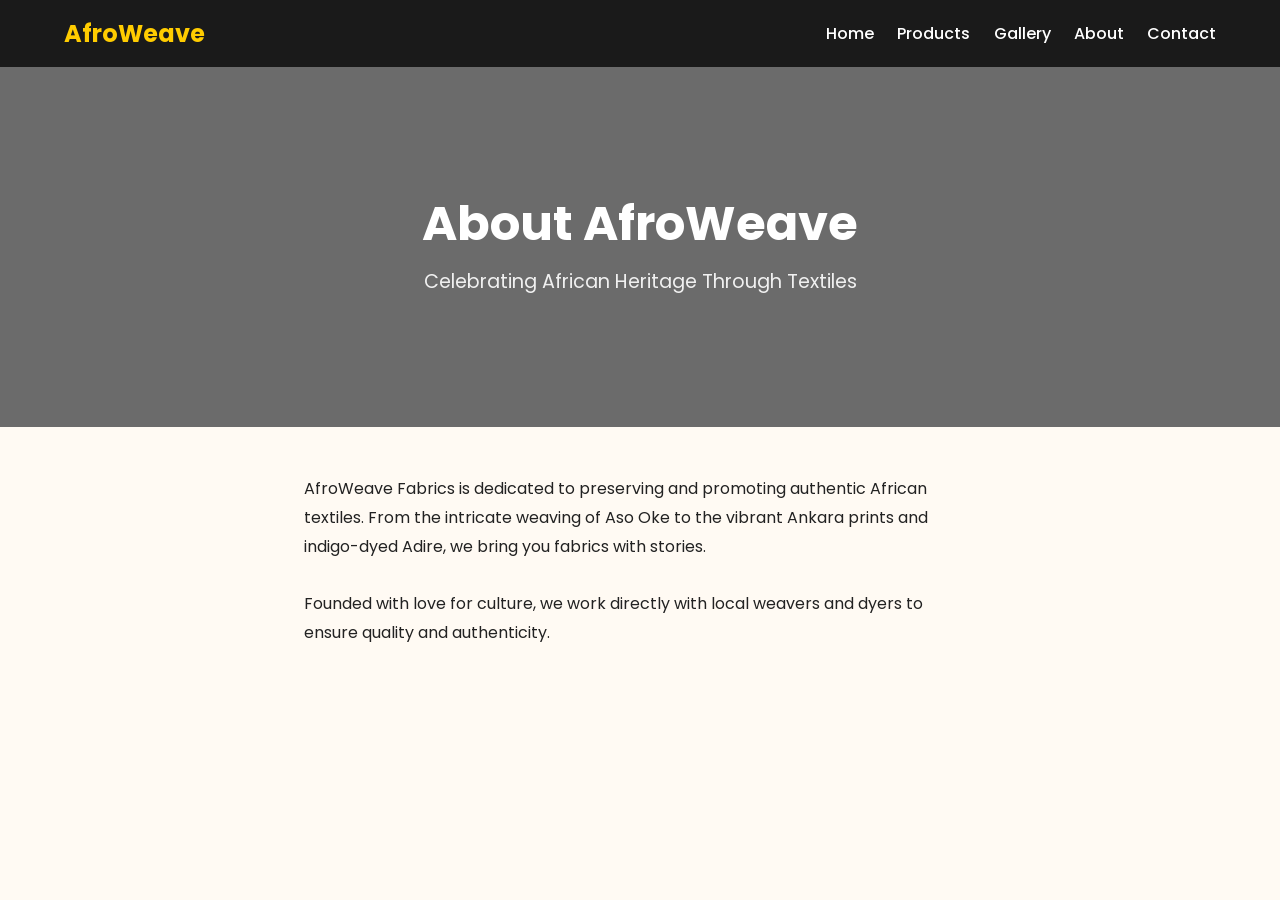
==== about.html @ 3bf05b6f "Add products, gallery, about, contact pages" ====
<!DOCTYPE html>
<html lang="en">
<head>
    <meta charset="UTF-8">
    <meta name="viewport" content="width=device-width, initial-scale=1.0">
    <title>About - AfroWeave</title>
    <link href="https://fonts.googleapis.com/css2?family=Poppins:wght@300;400;500;600;700&display=swap" rel="stylesheet">
    <link rel="stylesheet" href="css/style.css?v=3">
</head>
<body>
    <header>
        <div class="logo">AfroWeave</div>
        <nav>
            <a href="index.html">Home</a>
            <a href="products.html">Products</a>
            <a href="gallery.html">Gallery</a>
            <a href="about.html">About</a>
            <a href="contact.html">Contact</a>
        </nav>
    </header>
    <section class="hero" style="min-height:40vh;">
        <h1>About AfroWeave</h1>
        <p>Celebrating African Heritage Through Textiles</p>
    </section>
    <section style="padding:3rem 5%; max-width:800px; margin:auto; line-height:1.8;">
        <p>AfroWeave Fabrics is dedicated to preserving and promoting authentic African textiles. From the intricate weaving of Aso Oke to the vibrant Ankara prints and indigo-dyed Adire, we bring you fabrics with stories.</p>
        <br>
        <p>Founded with love for culture, we work directly with local weavers and dyers to ensure quality and authenticity.</p>
    </section>
</body>
</html>
---- css/style.css ----
* {
  margin: 0;
  padding: 0;
  box-sizing: border-box;
  font-family: 'Poppins', sans-serif;
}

body {
  background: #fffaf3;
  color: #222;
}

header {
  background: #1a1a1a;
  color: white;
  padding: 1rem 5%;
  display: flex;
  justify-content: space-between;
  align-items: center;
}

.logo {
  font-weight: 700;
  font-size: 1.5rem;
  color: #ffcc00;
}

nav a {
  color: white;
  text-decoration: none;
  margin-left: 1.2rem;
  font-weight: 500;
}
nav a:hover {
  color: #ffcc00;
}

.hero {
  min-height: 80vh;
  background: #6b6b6b;
  color: white;
  display: flex;
  flex-direction: column;
  justify-content: center;
  align-items: center;
  text-align: center;
  padding: 2rem;
  gap: 1rem;
}

.hero h1 {
  font-size: 3rem;
  line-height: 1.1;
  max-width: 600px;
}

.hero p {
  font-size: 1.2rem;
  max-width: 600px;
  opacity: 0.9;
}

.btn {
  background: #ffcc00;
  color: #000;
  padding: 0.9rem 1.6rem;
  border-radius: 8px;
  text-decoration: none;
  font-weight: 700;
  margin-top: 1rem;
  display: inline-block;
}

.cards {
  display: grid;
  grid-template-columns: repeat(auto-fit, minmax(250px, 1fr));
  gap: 1.5rem;
  padding: 3rem 5%;
}

.card {
  background: white;
  padding: 2rem;
  border-radius: 16px;
  box-shadow: 0 4px 20px rgba(0,0,0,0.08);
  text-align: center;
}
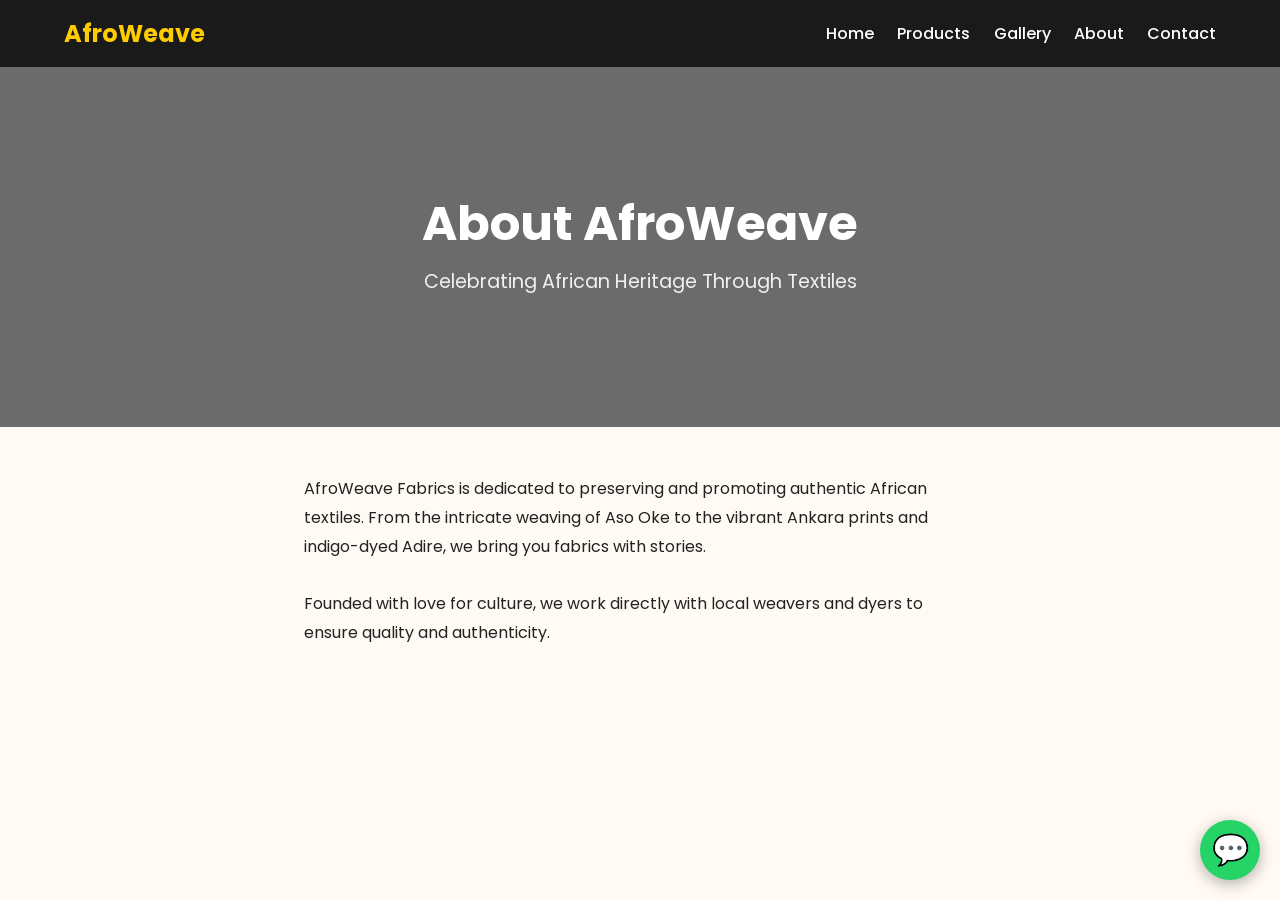
==== commit 94738d98: "Add WhatsApp float button" ====
--- a/about.html
+++ b/about.html
@@ -26,6 +26,7 @@
         <p>AfroWeave Fabrics is dedicated to preserving and promoting authentic African textiles. From the intricate weaving of Aso Oke to the vibrant Ankara prints and indigo-dyed Adire, we bring you fabrics with stories.</p>
         <br>
         <p>Founded with love for culture, we work directly with local weavers and dyers to ensure quality and authenticity.</p>
-    </section>
+    </section><a class="whatsapp-float" href="https://wa.me/2348185998597?text=Hello%20AfroWeave%20Fabrics!%20I%20love%20your%20fabrics%20%E2%9C%A8" target="_blank">💬</a>
+
 </body>
 </html>
--- a/css/style.css
+++ b/css/style.css
@@ -84,4 +84,34 @@
   border-radius: 16px;
   box-shadow: 0 4px 20px rgba(0,0,0,0.08);
   text-align: center;
+}
+/* Product images */
+.card img {
+  width: 100%;
+  height: 220px;
+  object-fit: cover;
+  border-radius: 12px;
+  margin-bottom: 1rem;
+}
+
+/* Floating WhatsApp button */
+.whatsapp-float {
+  position: fixed;
+  bottom: 20px;
+  right: 20px;
+  background: #25D366;
+  color: white;
+  width: 60px;
+  height: 60px;
+  border-radius: 50%;
+  display: flex;
+  align-items: center;
+  justify-content: center;
+  font-size: 30px;
+  text-decoration: none;
+  box-shadow: 0 4px 15px rgba(0,0,0,0.3);
+  z-index: 9999;
+}
+.whatsapp-float:hover {
+  background: #128C7E;
 }
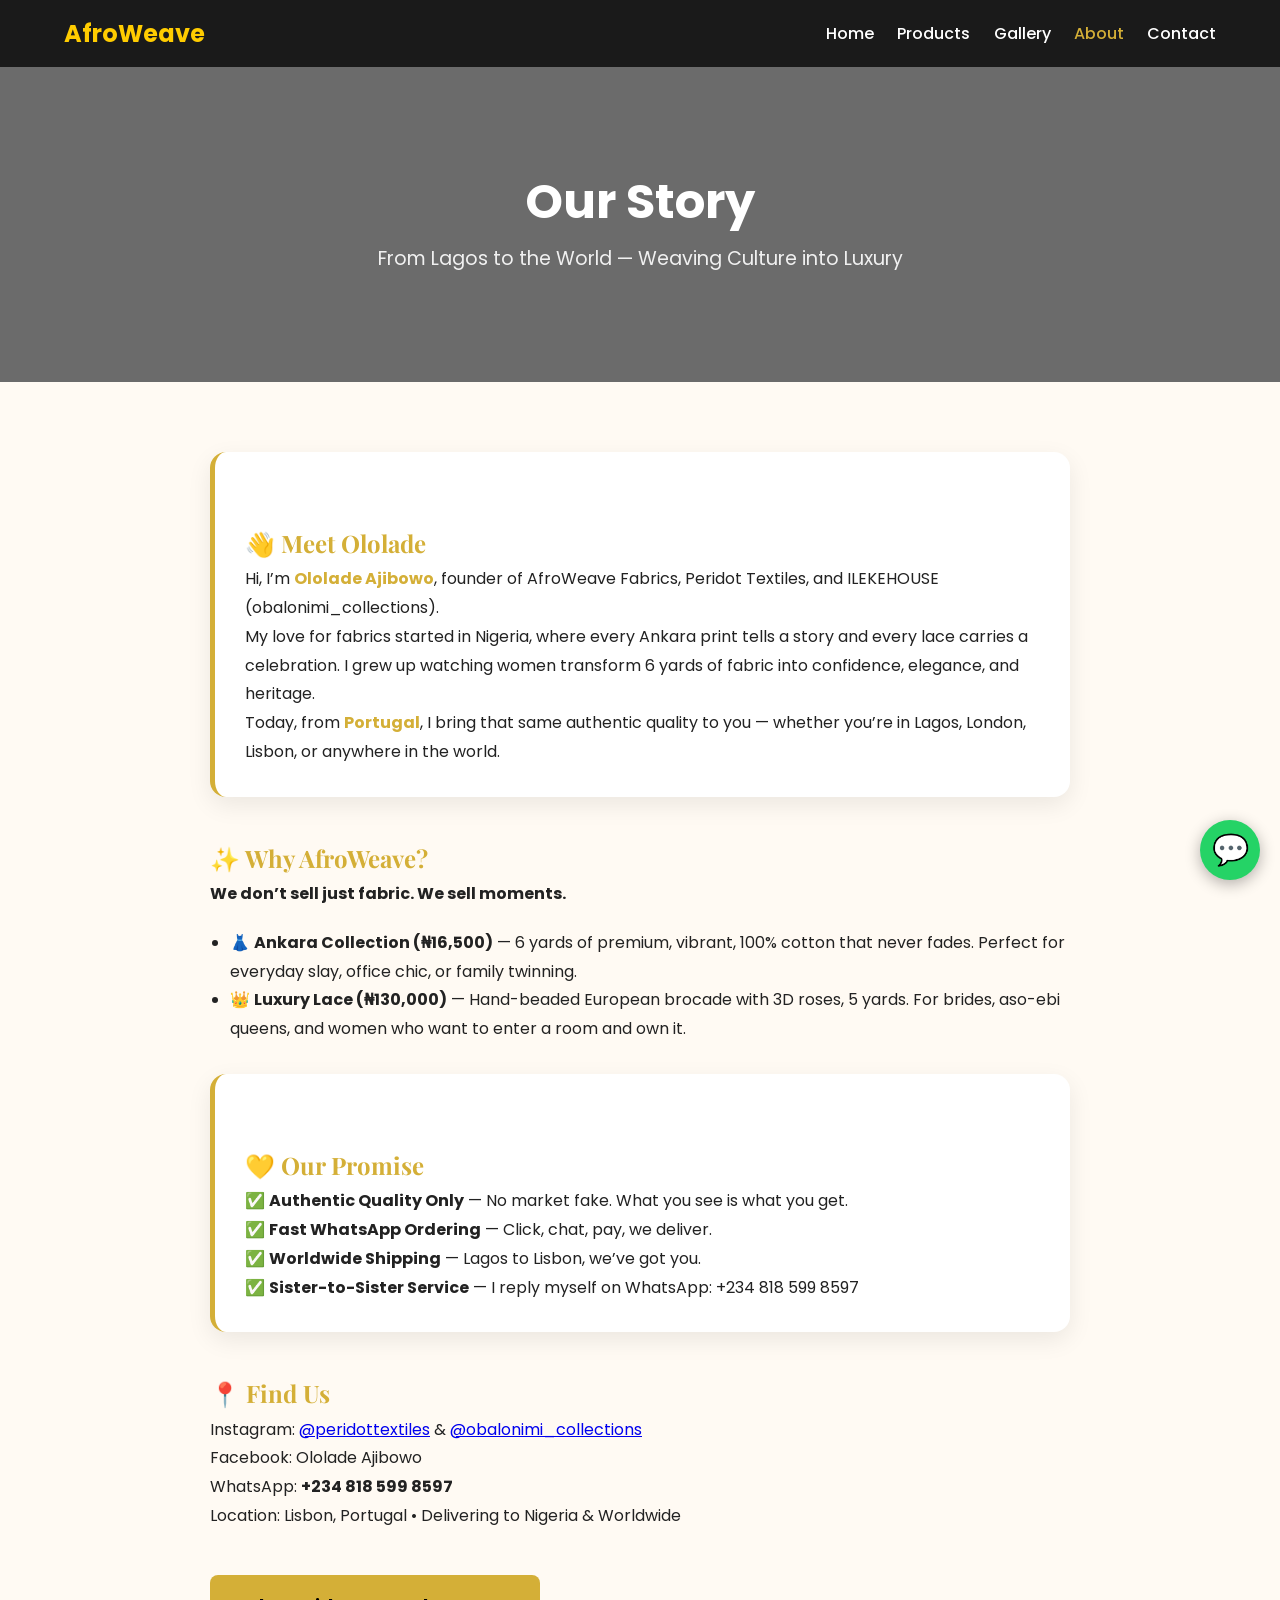
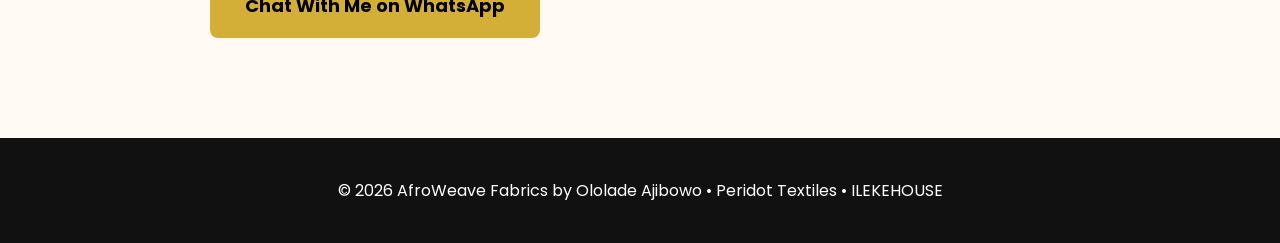
==== commit a5967453: "Add luxury about story" ====
--- a/about.html
+++ b/about.html
@@ -1,32 +1,76 @@
 <!DOCTYPE html>
 <html lang="en">
 <head>
-    <meta charset="UTF-8">
-    <meta name="viewport" content="width=device-width, initial-scale=1.0">
-    <title>About - AfroWeave</title>
-    <link href="https://fonts.googleapis.com/css2?family=Poppins:wght@300;400;500;600;700&display=swap" rel="stylesheet">
-    <link rel="stylesheet" href="css/style.css?v=3">
+<meta charset="UTF-8">
+<meta name="viewport" content="width=device-width, initial-scale=1.0">
+<title>About - AfroWeave Fabrics</title>
+<link href="https://fonts.googleapis.com/css2?family=Poppins:wght@300;400;500;600;700&family=Playfair+Display:wght@600;700&display=swap" rel="stylesheet">
+<link rel="stylesheet" href="css/style.css?v=60">
+<style>
+.about-wrap{max-width:900px;margin:0 auto;padding:40px 20px;line-height:1.8;}
+.about-wrap h1{font-family:'Playfair Display',serif;font-size:42px;margin-bottom:10px;}
+.about-wrap h2{color:#d4af37;margin-top:40px;font-family:'Playfair Display',serif;}
+.story-card{background:#fff;padding:30px;border-radius:16px;box-shadow:0 8px 24px rgba(0,0,0,0.08);margin:30px 0;border-left:5px solid #d4af37;}
+.highlight{color:#d4af37;font-weight:700;}
+</style>
 </head>
 <body>
-    <header>
-        <div class="logo">AfroWeave</div>
-        <nav>
-            <a href="index.html">Home</a>
-            <a href="products.html">Products</a>
-            <a href="gallery.html">Gallery</a>
-            <a href="about.html">About</a>
-            <a href="contact.html">Contact</a>
-        </nav>
-    </header>
-    <section class="hero" style="min-height:40vh;">
-        <h1>About AfroWeave</h1>
-        <p>Celebrating African Heritage Through Textiles</p>
-    </section>
-    <section style="padding:3rem 5%; max-width:800px; margin:auto; line-height:1.8;">
-        <p>AfroWeave Fabrics is dedicated to preserving and promoting authentic African textiles. From the intricate weaving of Aso Oke to the vibrant Ankara prints and indigo-dyed Adire, we bring you fabrics with stories.</p>
-        <br>
-        <p>Founded with love for culture, we work directly with local weavers and dyers to ensure quality and authenticity.</p>
-    </section><a class="whatsapp-float" href="https://wa.me/2348185998597?text=Hello%20AfroWeave%20Fabrics!%20I%20love%20your%20fabrics%20%E2%9C%A8" target="_blank">💬</a>
+<header>
+<div class="logo">AfroWeave</div>
+<nav>
+<a href="index.html">Home</a>
+<a href="products.html">Products</a>
+<a href="gallery.html">Gallery</a>
+<a href="about.html" style="color:#d4af37;">About</a>
+<a href="contact.html">Contact</a>
+</nav>
+</header>
+
+<section class="hero" style="min-height:35vh;">
+<h1>Our Story</h1>
+<p>From Lagos to the World — Weaving Culture into Luxury</p>
+</section>
+
+<div class="about-wrap">
+
+<div class="story-card">
+<h2>👋 Meet Ololade</h2>
+<p>Hi, I’m <span class="highlight">Ololade Ajibowo</span>, founder of AfroWeave Fabrics, Peridot Textiles, and ILEKEHOUSE (obalonimi_collections).</p>
+<p>My love for fabrics started in Nigeria, where every Ankara print tells a story and every lace carries a celebration. I grew up watching women transform 6 yards of fabric into confidence, elegance, and heritage.</p>
+<p>Today, from <span class="highlight">Portugal</span>, I bring that same authentic quality to you — whether you’re in Lagos, London, Lisbon, or anywhere in the world.</p>
+</div>
+
+<h2>✨ Why AfroWeave?</h2>
+<p><strong>We don’t sell just fabric. We sell moments.</strong></p>
+<ul style="margin:20px 0;padding-left:20px;">
+<li>👗 <strong>Ankara Collection (₦16,500)</strong> — 6 yards of premium, vibrant, 100% cotton that never fades. Perfect for everyday slay, office chic, or family twinning.</li>
+<li>👑 <strong>Luxury Lace (₦130,000)</strong> — Hand-beaded European brocade with 3D roses, 5 yards. For brides, aso-ebi queens, and women who want to enter a room and own it.</li>
+</ul>
+
+<div class="story-card">
+<h2>💛 Our Promise</h2>
+<p>✅ <strong>Authentic Quality Only</strong> — No market fake. What you see is what you get.<br>
+✅ <strong>Fast WhatsApp Ordering</strong> — Click, chat, pay, we deliver.<br>
+✅ <strong>Worldwide Shipping</strong> — Lagos to Lisbon, we’ve got you.<br>
+✅ <strong>Sister-to-Sister Service</strong> — I reply myself on WhatsApp: +234 818 599 8597</p>
+</div>
+
+<h2>📍 Find Us</h2>
+<p>Instagram: <a href="https://instagram.com/peridottextiles" target="_blank">@peridottextiles</a> & <a href="https://instagram.com/obalonimi_collections" target="_blank">@obalonimi_collections</a><br>
+Facebook: Ololade Ajibowo<br>
+WhatsApp: <strong>+234 818 599 8597</strong><br>
+Location: Lisbon, Portugal • Delivering to Nigeria & Worldwide</p>
+
+<br>
+<a class="btn" style="background:#d4af37;color:#000;font-size:18px;padding:15px 35px;" href="https://wa.me/2348185998597?text=Hi%20Ololade!%20I%20read%20your%20story%20on%20AfroWeave%20and%20I%20love%20it!">Chat With Me on WhatsApp</a>
+
+</div>
+
+<a class="whatsapp-float" href="https://wa.me/2348185998597?text=Hello%20AfroWeave!%20I%20read%20your%20story" target="_blank">💬</a>
+
+<footer style="text-align:center;padding:40px;background:#111;color:#fff;margin-top:60px;">
+<p>© 2026 AfroWeave Fabrics by Ololade Ajibowo • Peridot Textiles • ILEKEHOUSE</p>
+</footer>
 
 </body>
 </html>
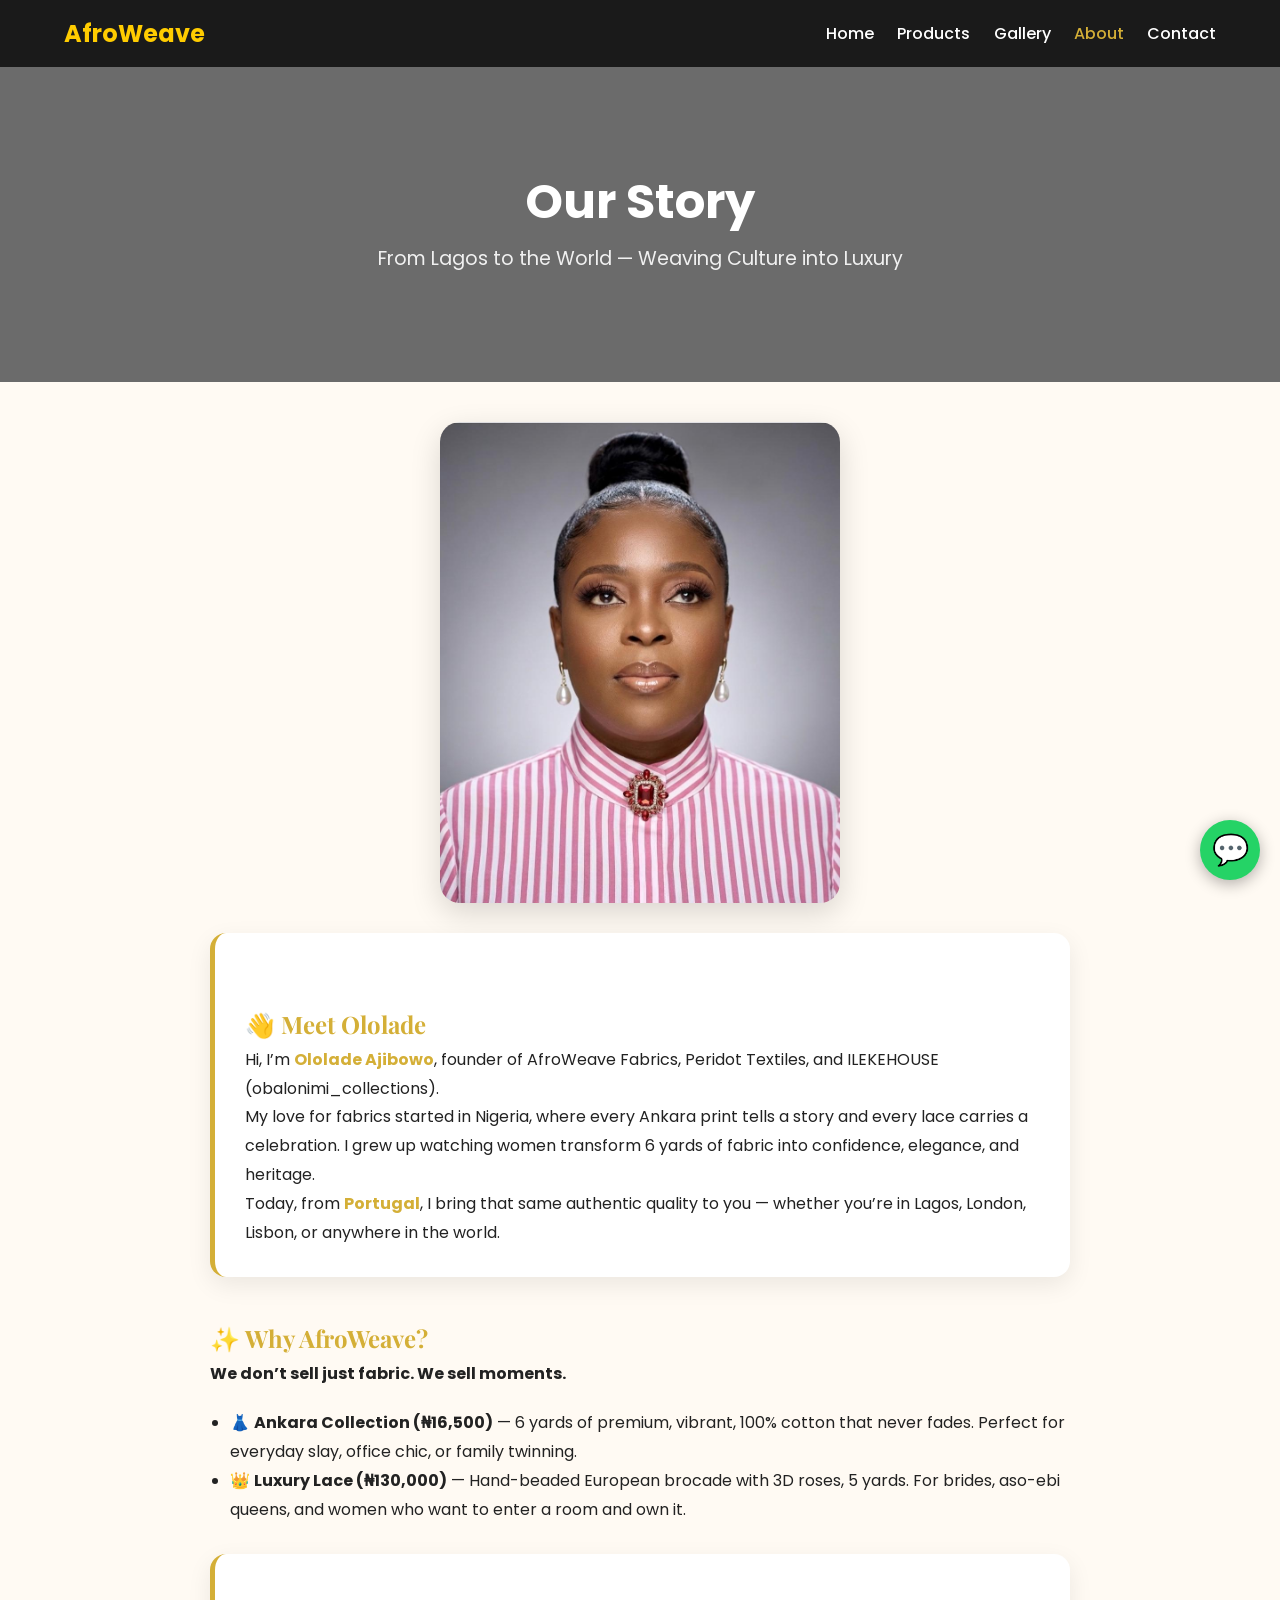
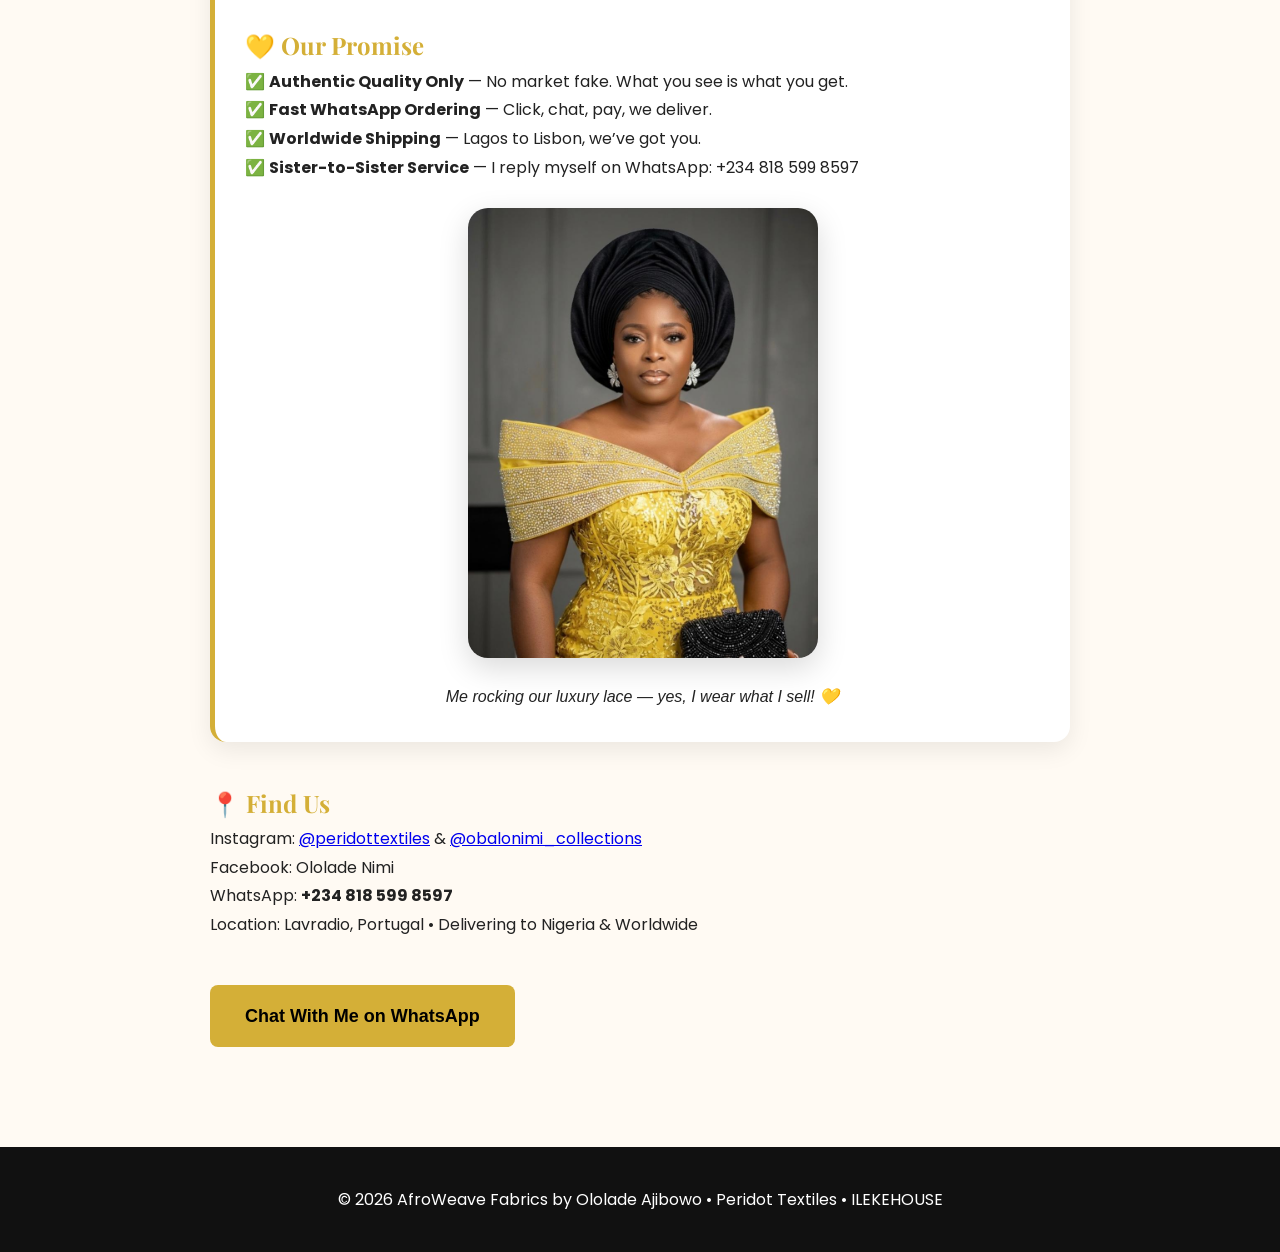
==== commit e3e8e60b: "Add founder photos with correct names" ====
--- a/about.html
+++ b/about.html
@@ -12,6 +12,7 @@
 .about-wrap h2{color:#d4af37;margin-top:40px;font-family:'Playfair Display',serif;}
 .story-card{background:#fff;padding:30px;border-radius:16px;box-shadow:0 8px 24px rgba(0,0,0,0.08);margin:30px 0;border-left:5px solid #d4af37;}
 .highlight{color:#d4af37;font-weight:700;}
+.founder-img{width:100%;max-width:400px;border-radius:20px;display:block;margin:0 auto 25px auto;box-shadow:0 10px 30px rgba(0,0,0,0.15);}
 </style>
 </head>
 <body>
@@ -33,6 +34,8 @@
 
 <div class="about-wrap">
 
+<img src="images/founder-1.jpeg" class="founder-img" alt="Ololade Ajibowo founder of AfroWeave">
+
 <div class="story-card">
 <h2>👋 Meet Ololade</h2>
 <p>Hi, I’m <span class="highlight">Ololade Ajibowo</span>, founder of AfroWeave Fabrics, Peridot Textiles, and ILEKEHOUSE (obalonimi_collections).</p>
@@ -53,16 +56,19 @@
 ✅ <strong>Fast WhatsApp Ordering</strong> — Click, chat, pay, we deliver.<br>
 ✅ <strong>Worldwide Shipping</strong> — Lagos to Lisbon, we’ve got you.<br>
 ✅ <strong>Sister-to-Sister Service</strong> — I reply myself on WhatsApp: +234 818 599 8597</p>
+
+<img src="images/founder-2.jpeg" class="founder-img" style="margin-top:25px;max-width:350px;" alt="Ololade in luxury yellow lace">
+<p style="text-align:center;font-style:italic;margin-top:10px;">Me rocking our luxury lace — yes, I wear what I sell! 💛</p>
 </div>
 
 <h2>📍 Find Us</h2>
 <p>Instagram: <a href="https://instagram.com/peridottextiles" target="_blank">@peridottextiles</a> & <a href="https://instagram.com/obalonimi_collections" target="_blank">@obalonimi_collections</a><br>
-Facebook: Ololade Ajibowo<br>
+Facebook: Ololade Nimi<br>
 WhatsApp: <strong>+234 818 599 8597</strong><br>
-Location: Lisbon, Portugal • Delivering to Nigeria & Worldwide</p>
+Location: Lavradio, Portugal • Delivering to Nigeria & Worldwide</p>
 
 <br>
-<a class="btn" style="background:#d4af37;color:#000;font-size:18px;padding:15px 35px;" href="https://wa.me/2348185998597?text=Hi%20Ololade!%20I%20read%20your%20story%20on%20AfroWeave%20and%20I%20love%20it!">Chat With Me on WhatsApp</a>
+<a class="btn" style="background:#d4af37;color:#000;font-size:18px;padding:15px 35px;display:inline-block;text-decoration:none;border-radius:8px;font-weight:600;" href="https://wa.me/2348185998597?text=Hi%20Ololade!%20I%20saw%20your%20story%20and%20your%20photos%20on%20AfroWeave!">Chat With Me on WhatsApp</a>
 
 </div>
 
